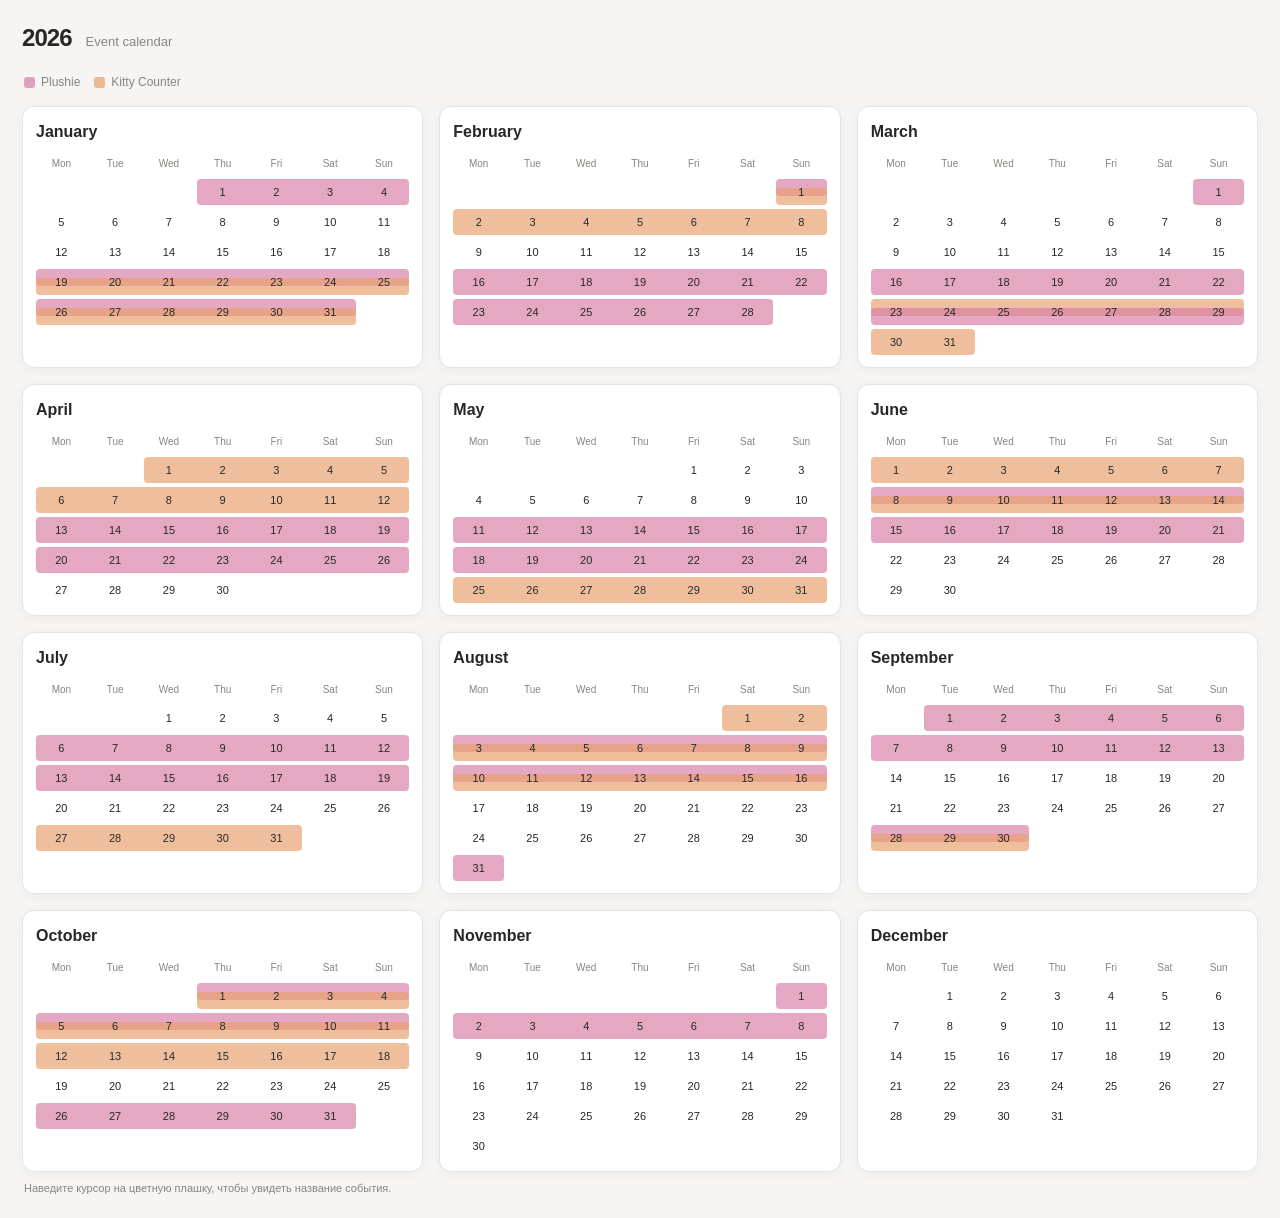
==== notion/index.html @ 4f6b395f "Create index.html" ====
<!doctype html>
<html lang="ru">
<head>
<meta charset="utf-8">
<meta name="viewport" content="width=device-width, initial-scale=1">
<title>Calendar 2026</title>
<style>
  :root {
    color-scheme: light dark;
    --page: #f6f5f3;
    --panel: #ffffff;
    --text: #292725;
    --muted: #89847f;
    --line: #e7e3df;
    --day-hover: #eeeae6;
    --plushie: #d77fa5;
    --kitty: #e7a16f;
    --plushie-text: #3b1830;
    --kitty-text: #402313;
    --today: #5c82c7;
    --shadow: 0 2px 12px rgba(0,0,0,.045);
  }
  @media (prefers-color-scheme: dark) {
    :root {
      --page: #171717;
      --panel: #202020;
      --text: #efeeec;
      --muted: #aaa6a2;
      --line: #383838;
      --day-hover: #303030;
      --plushie: #a85c7e;
      --kitty: #b8794f;
      --plushie-text: #fff4fa;
      --kitty-text: #fff5ed;
      --today: #8baeea;
      --shadow: 0 2px 14px rgba(0,0,0,.16);
    }
  }
  /* Optional overrides for hosts that expose their theme on the document. */
  html[data-theme="light"], body[data-theme="light"], .theme-light {
    color-scheme: light;
    --page:#f6f5f3; --panel:#fff; --text:#292725; --muted:#89847f;
    --line:#e7e3df; --day-hover:#eeeae6; --plushie:#d77fa5; --kitty:#e7a16f;
    --plushie-text:#3b1830; --kitty-text:#402313; --today:#5c82c7;
  }
  html[data-theme="dark"], body[data-theme="dark"], .theme-dark {
    color-scheme: dark;
    --page:#171717; --panel:#202020; --text:#efeeec; --muted:#aaa6a2;
    --line:#383838; --day-hover:#303030; --plushie:#a85c7e; --kitty:#b8794f;
    --plushie-text:#fff4fa; --kitty-text:#fff5ed; --today:#8baeea;
  }
  * { box-sizing: border-box; }
  body {
    margin: 0; padding: 22px;
    background: var(--page); color: var(--text);
    font: 14px/1.35 -apple-system, BlinkMacSystemFont, "Segoe UI", sans-serif;
    transition: background .2s, color .2s;
  }
  .wrap { max-width: 1500px; margin: 0 auto; }
  header { display:flex; align-items:baseline; gap:14px; margin: 0 0 20px; }
  h1 { font-size: 24px; letter-spacing:-.04em; margin:0; font-weight:650; }
  .subtitle { color:var(--muted); font-size:13px; }
  .months { display:grid; grid-template-columns:repeat(3,minmax(0,1fr)); gap:16px; }
  .month {
    min-width:0; padding:14px 13px 12px; background:var(--panel);
    border:1px solid var(--line); border-radius:12px; box-shadow:var(--shadow);
  }
  .month h2 { margin:0 0 12px; font-size:16px; font-weight:650; }
  .weekdays, .week {
    display:grid; grid-template-columns:repeat(7,minmax(0,1fr)); column-gap:3px;
  }
  .weekdays { margin-bottom:5px; color:var(--muted); text-align:center; font-size:10px; }
  .weekdays span { padding:3px 0; }
  .weeks { display:flex; flex-direction:column; gap:4px; }
  .week {
    position:relative; grid-template-rows:26px; row-gap:0; min-height:26px;
    isolation:isolate;
  }
  .day {
    grid-row:1; grid-column:auto; min-width:0; text-align:center; padding-top:5px;
    border-radius:5px; color:var(--text); font-size:11px; line-height:16px;
    z-index:3; pointer-events:none; position:relative;
  }
  .day.empty { color:transparent; }
  .day.today { color:var(--today); font-weight:700; }
  .event {
    z-index:2; min-width:0; height:var(--bar-height, 100%); align-self:start;
    border-radius:4px; padding:0; overflow:visible;
    cursor:pointer; position:relative;
    top:var(--bar-top, 0%);
    transition:filter .13s ease, box-shadow .13s ease, transform .13s ease;
    background:var(--event-color);
    opacity:.68;
  }
  .event.plushie { --event-color:var(--plushie); }
  .event.kitty { --event-color:var(--kitty); }
  .event:hover {
    opacity:.94; filter:brightness(1.08); z-index:5;
    box-shadow:0 0 0 1px var(--event-color), 0 2px 7px rgba(0,0,0,.18);
    transform:scaleY(1.08);
  }
  .event:active {
    opacity:1; filter:brightness(1.16);
    box-shadow:0 0 0 2px var(--event-color), inset 0 0 0 1px rgba(255,255,255,.35);
    transform:scaleY(.94);
  }
  .event::after {
    content:attr(data-tooltip); position:absolute; left:50%; bottom:calc(100% + 7px);
    transform:translateX(-50%) translateY(3px); z-index:20;
    padding:6px 9px; border-radius:6px; background:var(--text); color:var(--panel);
    font-size:11px; line-height:1.2; font-weight:600; white-space:nowrap;
    box-shadow:0 3px 12px rgba(0,0,0,.2); opacity:0; visibility:hidden;
    pointer-events:none; transition:opacity .12s ease, transform .12s ease;
  }
  .event:hover::after {
    opacity:1; visibility:visible; transform:translateX(-50%) translateY(0);
  }
  .legend { display:flex; flex-wrap:wrap; gap:14px; margin:0 0 15px 2px; color:var(--muted); font-size:12px; }
  .legend span { display:inline-flex; align-items:center; gap:6px; }
  .swatch { width:11px; height:11px; border-radius:3px; display:inline-block; }
  .note { color:var(--muted); font-size:11px; margin:9px 2px 0; }
  @media (max-width: 1050px) { .months { grid-template-columns:repeat(2,minmax(0,1fr)); } }
  @media (max-width: 620px) {
    body { padding:12px; }
    .months { grid-template-columns:1fr; gap:11px; }
    .month { padding:13px 12px; }
    h1 { font-size:21px; }
  }
</style>
</head>
<body>
<div class="wrap">
  <header><h1>2026</h1><span class="subtitle">Event calendar</span></header>
  <div class="legend">
    <span><i class="swatch" style="background:var(--plushie);opacity:.72"></i> Plushie</span>
    <span><i class="swatch" style="background:var(--kitty);opacity:.72"></i> Kitty Counter</span>
  </div>
  <main class="months" id="months"></main>
  <p class="note">Наведите курсор на цветную плашку, чтобы увидеть название события.</p>
</div>
<script>
const events = [
  ["Red Bean Shark","plushie","2026-10-26","2026-11-08"],
  ["Sweet Pancake","plushie","2026-09-28","2026-10-11"],
  ["Pawjama Kitty","kitty","2026-09-28","2026-10-18"],
  ["Stylish Corn","plushie","2026-08-31","2026-09-13"],
  ["Wobble Berry","plushie","2026-08-03","2026-08-16"],
  ["Workout Meow","kitty","2026-07-27","2026-08-16"],
  ["Crunchy Raccoon","plushie","2026-07-06","2026-07-19"],
  ["Broccoo Bird","plushie","2026-06-08","2026-06-21"],
  ["Catventure","kitty","2026-05-25","2026-06-14"],
  ["Toast Express","plushie","2026-05-11","2026-05-24"],
  ["Cotton Sheep","plushie","2026-04-13","2026-04-26"],
  ["Meowssical","kitty","2026-03-23","2026-04-12"],
  ["Puff Squad","plushie","2026-03-16","2026-03-29"],
  ["Kiwi Curio","plushie","2026-02-16","2026-03-01"],
  ["Bashful Roll","plushie","2026-01-19","2026-02-01"],
  ["Garden","kitty","2026-01-19","2026-02-08"],
  ["Chirp Shroomlet","plushie","2025-12-22","2026-01-04"]
];
const monthNames = ["January","February","March","April","May","June","July","August","September","October","November","December"];
const weekdays = ["Mon","Tue","Wed","Thu","Fri","Sat","Sun"];
const parse = s => { const [y,m,d]=s.split("-").map(Number); return new Date(y,m-1,d,12); };
const iso = d => `${d.getFullYear()}-${String(d.getMonth()+1).padStart(2,"0")}-${String(d.getDate()).padStart(2,"0")}`;
const root = document.getElementById("months");

for (let month=0; month<12; month++) {
  const year=2026, first=new Date(year,month,1,12), last=new Date(year,month+1,0,12);
  const offset=(first.getDay()+6)%7;
  const daysInMonth=last.getDate(), weekCount=Math.ceil((offset+daysInMonth)/7);
  const card=document.createElement("section"); card.className="month";
  const title=document.createElement("h2"); title.textContent=monthNames[month]; card.append(title);
  const heads=document.createElement("div"); heads.className="weekdays";
  weekdays.forEach(w=>{const s=document.createElement("span");s.textContent=w;heads.append(s);});
  card.append(heads);
  const weeks=document.createElement("div"); weeks.className="weeks";

  for(let w=0;w<weekCount;w++){
    const week=document.createElement("div"); week.className="week";
    const weekStartIndex=w*7-offset;
    for(let c=0;c<7;c++){
      const dayNum=weekStartIndex+c+1;
      const cell=document.createElement("div"); cell.className="day";
      cell.style.gridColumn=`${c+1} / ${c+2}`;
      if(dayNum<1 || dayNum>daysInMonth){cell.classList.add("empty");cell.textContent="·";}
      else {cell.textContent=dayNum;}
      week.append(cell);
    }

    // Split each event into the portion that falls within this calendar week.
    const startDate=new Date(year,month,1+weekStartIndex,12);
    const endDate=new Date(year,month,1+weekStartIndex+6,12);
    const segments=events.map(e=>({e,s:parse(e[2]),t:parse(e[3])}))
      .filter(x=>x.t>=startDate && x.s<=endDate && x.t>=first && x.s<=last)
      .map(x=>{
        const a=new Date(Math.max(x.s.getTime(),startDate.getTime(),first.getTime()));
        const b=new Date(Math.min(x.t.getTime(),endDate.getTime(),last.getTime()));
        return { ...x, colStart:((a.getDay()+6)%7)+1, colEnd:((b.getDay()+6)%7)+2 };
      })
      .sort((a,b)=>a.colStart-b.colStart || a.colEnd-b.colEnd);

    // Assign non-overlapping vertical lanes for overlapping ranges.
    const laneEnds=[];
    segments.forEach(seg=>{
      let lane=laneEnds.findIndex(end=>end<=seg.colStart);
      if(lane===-1){lane=laneEnds.length;laneEnds.push(0);}
      laneEnds[lane]=seg.colEnd;
      seg.lane=lane;
    });
    segments.forEach(seg=>{
      const overlaps = segments.filter(other =>
        other !== seg && other.colStart < seg.colEnd && other.colEnd > seg.colStart
      );
      const isOverlapping = overlaps.length > 0;
      const bar=document.createElement("div");
      bar.className=`event ${seg.e[1]}`;
      bar.style.gridColumn=`${seg.colStart} / ${seg.colEnd}`;
      bar.style.gridRow="1";
      // Only segments that actually overlap are shortened. Their vertical
      // positions are based on the calendar row height, not percentage margins.
      const stripHeight = isOverlapping ? 66 : 100;
      const maxLane = isOverlapping ? Math.max(seg.lane, ...overlaps.map(x => x.lane)) : 0;
      const offset = isOverlapping && maxLane > 0
        ? seg.lane * (34 / maxLane)
        : 0;
      bar.style.setProperty("--bar-height",`${stripHeight}%`);
      bar.style.setProperty("--bar-top",`${offset}%`);
      bar.dataset.tooltip=seg.e[0];
      bar.setAttribute("aria-label",seg.e[0]);
      bar.setAttribute("role","button");
      bar.setAttribute("tabindex","0");
      // This is a visual prototype only: no navigation or database action is attached.
      week.append(bar);
    });
    weeks.append(week);
  }
  card.append(weeks); root.append(card);
}
</script>
</body>
</html>
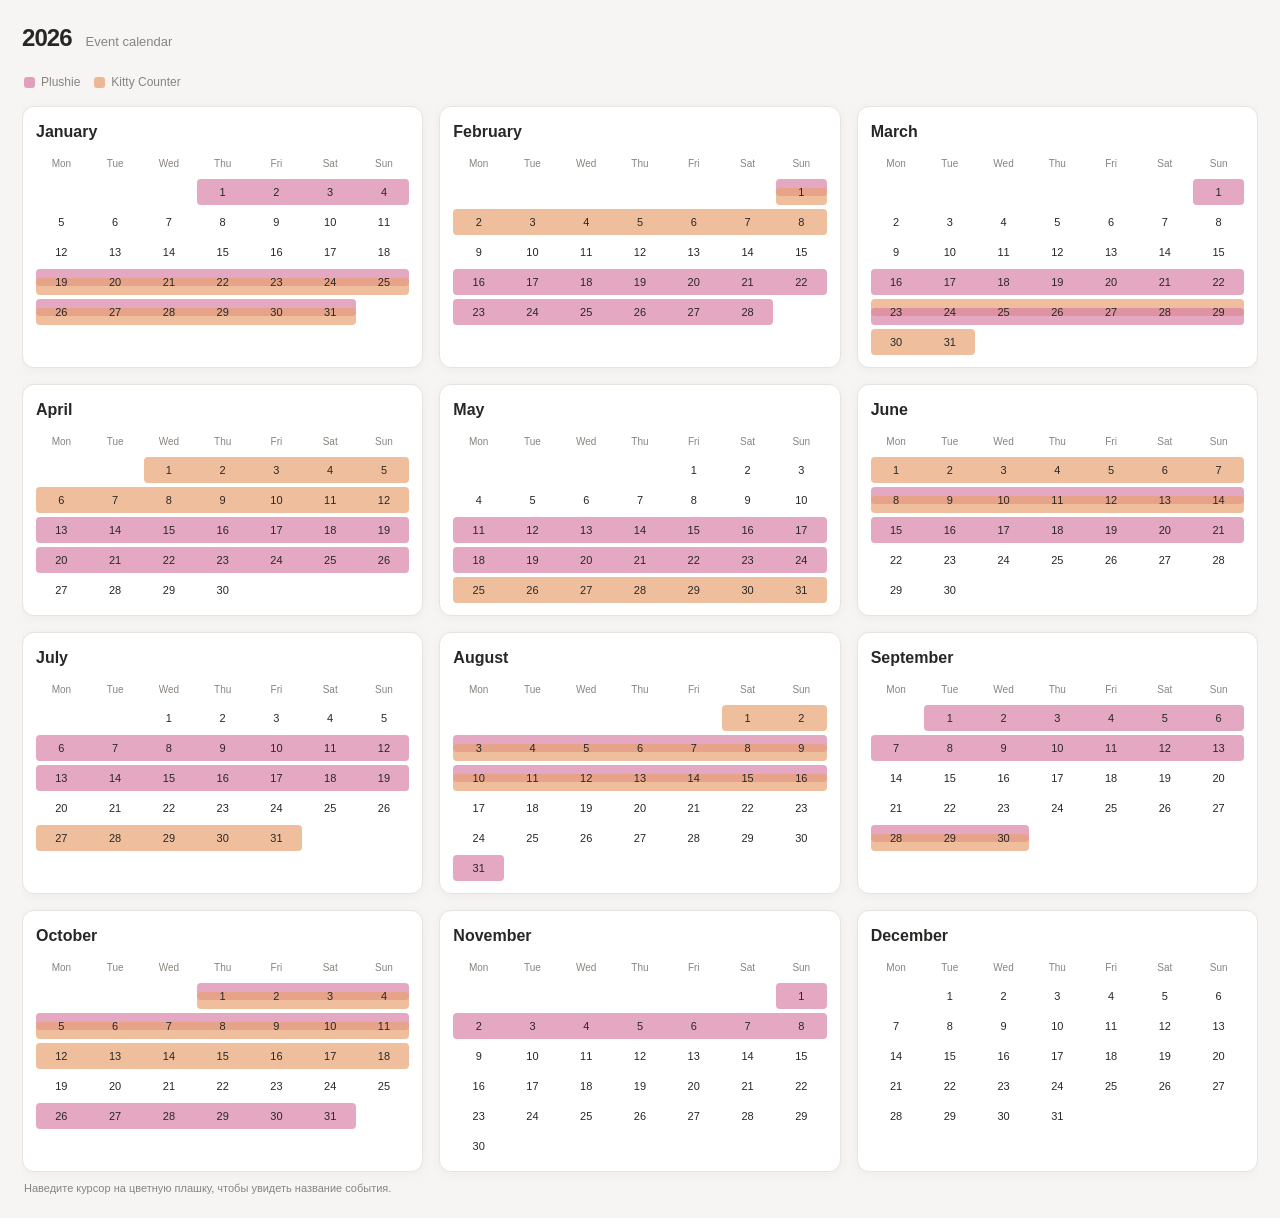
==== commit 8f39bd81: "Update index.html" ====
--- a/notion/index.html
+++ b/notion/index.html
@@ -50,17 +50,18 @@
     --plushie-text:#fff4fa; --kitty-text:#fff5ed; --today:#8baeea;
   }
   * { box-sizing: border-box; }
+  html, body { width:100%; max-width:100%; overflow-x:hidden; }
   body {
     margin: 0; padding: 22px;
     background: var(--page); color: var(--text);
     font: 14px/1.35 -apple-system, BlinkMacSystemFont, "Segoe UI", sans-serif;
     transition: background .2s, color .2s;
   }
-  .wrap { max-width: 1500px; margin: 0 auto; }
+  .wrap { width:100%; max-width:1500px; min-width:0; margin:0 auto; overflow:hidden; }
   header { display:flex; align-items:baseline; gap:14px; margin: 0 0 20px; }
   h1 { font-size: 24px; letter-spacing:-.04em; margin:0; font-weight:650; }
   .subtitle { color:var(--muted); font-size:13px; }
-  .months { display:grid; grid-template-columns:repeat(3,minmax(0,1fr)); gap:16px; }
+  .months { display:grid; width:100%; min-width:0; grid-template-columns:repeat(3,minmax(0,1fr)); gap:16px; }
   .month {
     min-width:0; padding:14px 13px 12px; background:var(--panel);
     border:1px solid var(--line); border-radius:12px; box-shadow:var(--shadow);
@@ -73,22 +74,22 @@
   .weekdays span { padding:3px 0; }
   .weeks { display:flex; flex-direction:column; gap:4px; }
   .week {
-    position:relative; grid-template-rows:26px; row-gap:0; min-height:26px;
-    isolation:isolate;
+    --week-height:26px; position:relative; grid-template-rows:26px; row-gap:0; height:26px; min-height:26px;
+    isolation:isolate; overflow:visible;
   }
   .day {
     grid-row:1; grid-column:auto; min-width:0; text-align:center; padding-top:5px;
     border-radius:5px; color:var(--text); font-size:11px; line-height:16px;
-    z-index:3; pointer-events:none; position:relative;
+    z-index:10; pointer-events:none; position:relative;
   }
   .day.empty { color:transparent; }
   .day.today { color:var(--today); font-weight:700; }
   .event {
     z-index:2; min-width:0; height:var(--bar-height, 100%); align-self:start;
     border-radius:4px; padding:0; overflow:visible;
-    cursor:pointer; position:relative;
-    top:var(--bar-top, 0%);
-    transition:filter .13s ease, box-shadow .13s ease, transform .13s ease;
+    cursor:pointer; position:relative; align-self:start;
+    top:var(--bar-top, 0px);
+    transition:filter .13s ease, box-shadow .13s ease;
     background:var(--event-color);
     opacity:.68;
   }
@@ -97,12 +98,10 @@
   .event:hover {
     opacity:.94; filter:brightness(1.08); z-index:5;
     box-shadow:0 0 0 1px var(--event-color), 0 2px 7px rgba(0,0,0,.18);
-    transform:scaleY(1.08);
   }
   .event:active {
     opacity:1; filter:brightness(1.16);
     box-shadow:0 0 0 2px var(--event-color), inset 0 0 0 1px rgba(255,255,255,.35);
-    transform:scaleY(.94);
   }
   .event::after {
     content:attr(data-tooltip); position:absolute; left:50%; bottom:calc(100% + 7px);
@@ -119,12 +118,25 @@
   .legend span { display:inline-flex; align-items:center; gap:6px; }
   .swatch { width:11px; height:11px; border-radius:3px; display:inline-block; }
   .note { color:var(--muted); font-size:11px; margin:9px 2px 0; }
-  @media (max-width: 1050px) { .months { grid-template-columns:repeat(2,minmax(0,1fr)); } }
-  @media (max-width: 620px) {
-    body { padding:12px; }
-    .months { grid-template-columns:1fr; gap:11px; }
-    .month { padding:13px 12px; }
-    h1 { font-size:21px; }
+  @media (max-width: 700px) {
+    body { padding:7px; }
+    header { gap:7px; margin-bottom:10px; }
+    h1 { font-size:18px; }
+    .subtitle { font-size:10px; }
+    .months { grid-template-columns:repeat(3,minmax(0,1fr)); gap:5px; }
+    .month { padding:6px 4px 7px; border-radius:7px; }
+    .month h2 { font-size:10px; margin-bottom:6px; }
+    .weekdays, .week { column-gap:1px; }
+    .weekdays { font-size:7px; margin-bottom:3px; }
+    .weekdays span { padding:2px 0; }
+    .weeks { gap:2px; }
+    .week { --week-height:18px; grid-template-rows:18px; height:18px; min-height:18px; }
+    .day { font-size:8px; line-height:13px; padding-top:2px; border-radius:3px; }
+    .event { border-radius:2px; }
+    .event::after { font-size:9px; padding:4px 6px; }
+    .legend { gap:8px; margin-bottom:9px; font-size:10px; }
+    .swatch { width:8px; height:8px; }
+    .note { font-size:9px; }
   }
 </style>
 </head>
@@ -221,10 +233,12 @@
       const stripHeight = isOverlapping ? 66 : 100;
       const maxLane = isOverlapping ? Math.max(seg.lane, ...overlaps.map(x => x.lane)) : 0;
       const offset = isOverlapping && maxLane > 0
-        ? seg.lane * (34 / maxLane)
+        ? (seg.lane / maxLane) * 34
         : 0;
       bar.style.setProperty("--bar-height",`${stripHeight}%`);
-      bar.style.setProperty("--bar-top",`${offset}%`);
+      // top is now an actual pixel value relative to the fixed-height week row.
+      // This avoids percentage-positioning quirks inside the Notion embed.
+      bar.style.setProperty("--bar-top",`calc(var(--week-height, 26px) * ${offset / 100})`);
       bar.dataset.tooltip=seg.e[0];
       bar.setAttribute("aria-label",seg.e[0]);
       bar.setAttribute("role","button");
